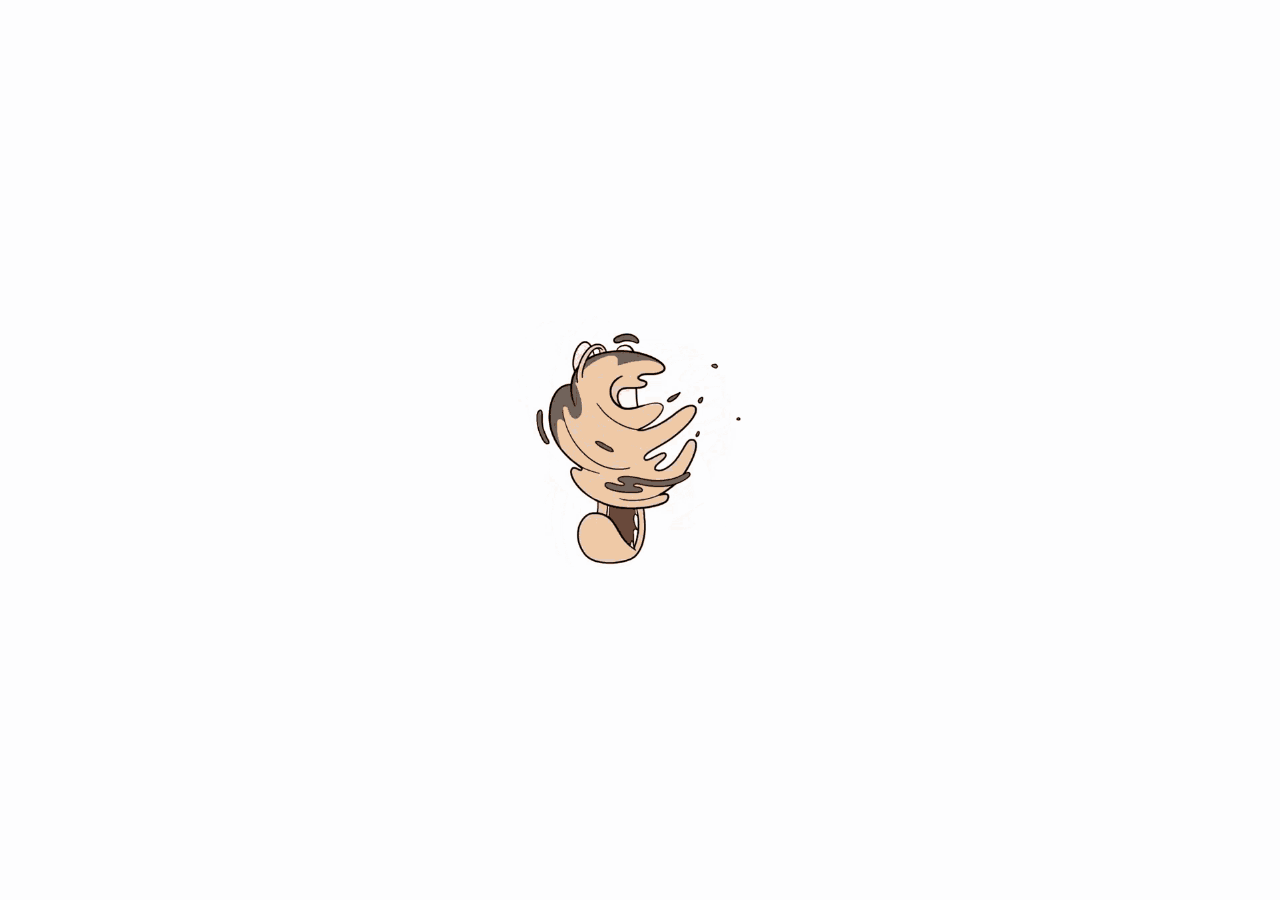
==== index.html @ 9e9ec95d "Se publica proyecto TP2" ====
<!DOCTYPE html>
<html lang="es">
<head>
    <meta charset="UTF-8">
    <meta http-equiv="X-UA-Compatible" content="IE=edge">
    <meta name="viewport" content="width=device-width, initial-scale=1.0">
    <title>MAXIMILIANO NUÑEZ - PWA</title>
    <link rel="icon" type="image/png" sizes="16x16"  href="favicons/favicon.png">
    <link rel="stylesheet" href="css/estilos.css">
    <link rel="manifest" href="manifest.json">
    <link rel="stylesheet" href="https://fonts.googleapis.com/css2?family=Material+Symbols+Outlined:opsz,wght,FILL,GRAD@48,400,0,0" />
    <!-- CSS only -->
    <link href="css/bootstrap.min.css" rel="stylesheet" integrity="sha384-0evHe/X+R7YkIZDRvuzKMRqM+OrBnVFBL6DOitfPri4tjfHxaWutUpFmBp4vmVor" crossorigin="anonymous">
    <link rel="stylesheet" href="https://fonts.googleapis.com/css2?family=Material+Symbols+Outlined:opsz,wght,FILL,GRAD@48,400,0,0" />
    <link rel="stylesheet" href="https://fonts.googleapis.com/css2?family=Material+Symbols+Outlined:opsz,wght,FILL,GRAD@48,400,0,0" />
    <link rel="stylesheet" href="https://fonts.googleapis.com/css2?family=Material+Symbols+Outlined:opsz,wght,FILL,GRAD@20..48,100..700,0..1,-50..200" />
    <link rel="stylesheet" href="https://fonts.googleapis.com/css2?family=Material+Symbols+Outlined:opsz,wght,FILL,GRAD@48,400,0,0" />
    <link rel="stylesheet" href="https://fonts.googleapis.com/css2?family=Material+Symbols+Outlined:opsz,wght,FILL,GRAD@48,400,0,0" />
</head>
<body>

    <nav id="navbar" class="p-2" >
     
       <div class="container d-flex justify-content-between align-content-center">
            <img id="logo" class="img-fluid col-lg-2 col-4 d-flex" src="imgs/logo.svg" alt="Logo simpsons">
            <img id="logooff" class="img-fluid col-lg-2 col-4 d-none menu" src="imgs/logo-offline.svg" alt="Logo simpsons">
            <a class="align-items-center menu-icon" data-bs-toggle="offcanvas" href="#offcanvasExample" role="button" aria-controls="offcanvasExample">
                <span class="material-symbols-outlined menu">
                    menu
                </span>
            </a>
       </div>

        <div class="offcanvas offcanvas-start" tabindex="-1" id="offcanvasExample" aria-labelledby="offcanvasExampleLabel">
            <div class="offcanvas-header">
                <img id="logo" class="img-fluid col-6 d-flex" src="imgs/logo.svg" alt="Logo simpsons">
                <img id="logooff" class="img-fluid col-6 d-none menu" src="imgs/logo-offline.svg" alt="Logo simpsons">
              <a  data-bs-dismiss="offcanvas" aria-label="Close"><span class="material-symbols-outlined">close</span></a>
            </div>
            <div class="offcanvas-body">
                <ul>
                    <li><a class="dropdown-item d-flex align-items-center" href="index.html"><span class="material-symbols-outlined">
                        home
                        </span> Inicio</a></li>
                    <li><a class="dropdown-item d-flex align-items-center" href="capitulos.html"><span class="material-symbols-outlined">
                        smart_display
                        </span> Capítulos</a></li>
                    <li><a class="dropdown-item d-flex align-items-center" href="favoritos.html"><span class="material-symbols-outlined">
                        favorite
                        </span> Mis capítulos favoritos</a></li>
                  </ul>
            </div>
         
          </div>
            
    </nav>
    
    <div class="p-2 container d-flex justify-content-center buscador">
        <input placeholder="Ingrese el nombre de un personajeeeee" id="search" type="text" name="" id="buscador">
        <button id="sendButton"><span class="material-symbols-outlined">
            search
            </span></button>
    </div>

    <div id="carga" class="d-none">
        <img class="img-fluid col-4" src="imgs/loading.gif" alt="Imagen de carga de pagina">
    </div>
      

    <div class="d-flex flex-row col-12 container" id="main">

        <div class="container justify-content-center text-center no-hay">
            <span class="material-symbols-outlined">
                warning
            </span>
            <p>No hay búsquedas ultimamente</p>
        </div>
    </div>
    


    <script src="js/main.js"></script>
    <script src="js/index.js"></script>
    <script src="js/register-sw.js"></script>
    <!-- JavaScript Bundle with Popper -->
<script src="js/bootstrap.min.js" integrity="sha384-pprn3073KE6tl6bjs2QrFaJGz5/SUsLqktiwsUTF55Jfv3qYSDhgCecCxMW52nD2" crossorigin="anonymous"></script>
</body>
</html>
---- css/estilos.css ----
@import url('https://fonts.googleapis.com/css2?family=Josefin+Sans:ital,wght@0,100;0,200;0,300;0,400;0,600;0,700;1,100;1,200;1,300;1,400;1,500;1,600;1,700&display=swap');
.navbar, body{
    background-color:#043f47 !important;
}

nav{
    position: sticky !important;
    z-index: 100000 !important;
}

.sinConexion{
    color: #ffff !important;
}

.active{
    font-weight: 600 !important;
    text-decoration: dotted !important;
}

#main{
    padding: 0 !important;
}

p{
    margin: 0 !important;
}
#carga{
    height: 100%;
    width: 100%;
    position: absolute;
    background-color: #fdfdfe;
    z-index: 10000;
    top: 0;
    bottom: 0;
    left: 0;
    right: 0;
    display: flex;
    justify-content: center;
    align-items: center;
    z-index: 1000000000 !important;
}


#carga img {
    animation: rotation 2s infinite linear;
}

.menu{
    color: #ffff !important;
    font-size: 3em !important;
}

.menu a {
    text-decoration: none !important;
}

#navbar{
    background-color: #000000;
}

.material-symbols-outlined{
    line-height: none !important;
}

.menu-icon{
    display: flex !important;
    align-items: center !important;
    justify-items: center !important;
    line-height: 0 !important;
}

.menu-icon{
    color: #000000 !important;
}

.offcanvas{
    background-color: #000000 !important;
    color: #ffff !important;
}

.offcanvas-header .material-symbols-outlined{
    font-size: 3em !important;
    cursor: pointer !important;
}
::placeholder {
    color: rgba(255, 255, 255, 0.754);
}
.buscador {
    width: 100% !important;
}
#search{
    width: 100% !important;
}
.buscador input{
    border-radius: 20px !important;
    border: none !important;
    background-color: #3f7772;
    color: #fff;
    padding: 1em;
}
.buscador button{
    border-radius:20px;
    padding: 1em !important;
    display: flex !important;
    justify-content: center !important;
    align-items: center !important;
    background-color: #0c7d83 !important;
    color: #fff !important;
    border: none !important;
}

.buscador h1{
    text-align: left !important;
    color: white !important;
}

.offcanvas-body{
    padding: 0 !important;
}
.offcanvas-body ul{
    list-style: none !important;
    padding: 0 !important;
}

.offcanvas-body ul li{
    padding:15px 20px 15px 20px !important;
}
.offcanvas-body ul li:hover{
    background-color: #fff !important;
    color: #0c78b7 !important;
    transition: 0.5s all;
}

.dropdown-item span{
    padding-right: 10px !important;
}


@media (min-width: 760px)  {
    .items{
        justify-content: space-between !important;
    }
    
}
.items{
    display: flex;
    flex-wrap: wrap;
    justify-content: center;
    padding: 0 !important;
}

.items .card{
    margin: 5px;
}

.card-body{
    background: #0c7d84 !important;
    color: #fff !important;
}

.card{
    border: none !important;
    border-radius: 20px 20px 0px 0px !important;
}

.btn-fav{
    background-color: #b3cb21 !important;
}

.btn{
    border-radius: 0 !important;
    justify-content: center !important;
    align-items: center !important;
    align-content: center !important;
}

.no-hay{
    color: #fff;
    font-size: 1em ;
}

.card-title{
    font-family: 'Josefin Sans', sans-serif !important;
    font-weight: 900;
}


#datafavoritos{
    color: #fff !important;
    text-align: center;
    font-weight: 900;
}

#capitulos{
    display: flex !important;
    justify-content: center !important;
}

.no-mostrar {
    display: none !important;
}
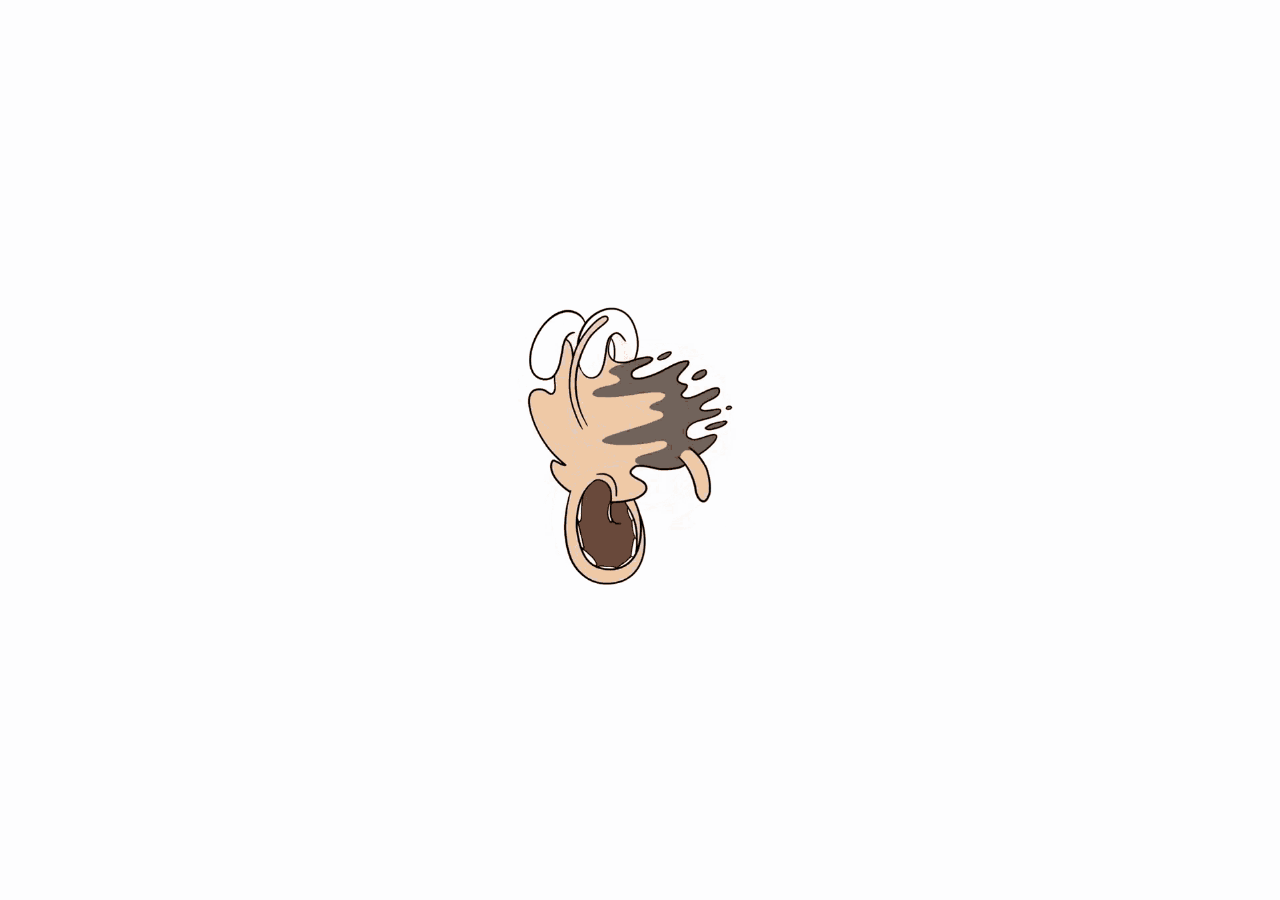
==== commit 637c9c8e: "Se publica proyecto" ====
--- a/index.html
+++ b/index.html
@@ -56,7 +56,7 @@
     </nav>
     
     <div class="p-2 container d-flex justify-content-center buscador">
-        <input placeholder="Ingrese el nombre de un personajeeeee" id="search" type="text" name="" id="buscador">
+        <input placeholder="Ingrese el nombre de un personaje" id="search" type="text" name="" id="buscador">
         <button id="sendButton"><span class="material-symbols-outlined">
             search
             </span></button>
--- a/css/estilos.css
+++ b/css/estilos.css
@@ -19,6 +19,10 @@
 
 #main{
     padding: 0 !important;
+}
+
+#capitulos p{
+    color: #fff !important;
 }
 
 p{
@@ -165,6 +169,7 @@
 
 .btn-fav{
     background-color: #b3cb21 !important;
+    color: #fff !important;
 }
 
 .btn{
